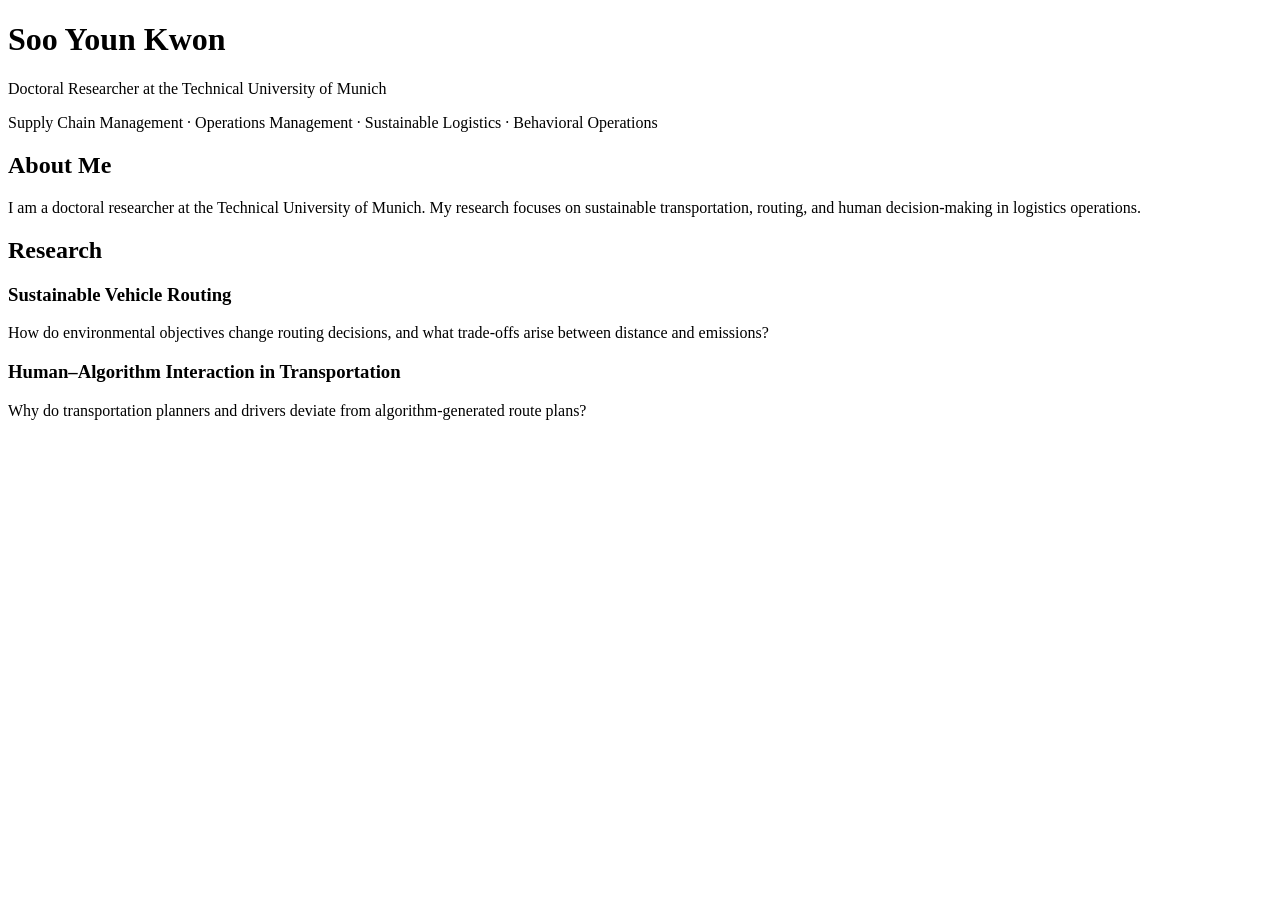
==== index.html @ b96ffade "Create index.html" ====
<!DOCTYPE html>
<html lang="en">

<head>
    <meta charset="UTF-8">
    <meta name="viewport" content="width=device-width, initial-scale=1.0">
    <title>Soo Youn Kwon</title>
</head>

<body>

    <h1>Soo Youn Kwon</h1>

    <p>
        Doctoral Researcher at the Technical University of Munich
    </p>

    <p>
        Supply Chain Management · Operations Management · Sustainable Logistics · Behavioral Operations

        </p>
    </div>

</section>

<section>

<h2>About Me</h2>

<p>
I am a doctoral researcher at the Technical University of Munich.
My research focuses on sustainable transportation, routing, and human decision-making in logistics operations.
</p>

</section>

<section>

<h2>Research</h2>

<h3>Sustainable Vehicle Routing</h3>

<p>
How do environmental objectives change routing decisions,
and what trade-offs arise between distance and emissions?
</p>

<h3>Human–Algorithm Interaction in Transportation</h3>

<p>
Why do transportation planners and drivers deviate from
algorithm-generated route plans?
</p>

</section>

</main>

</body>
</html>
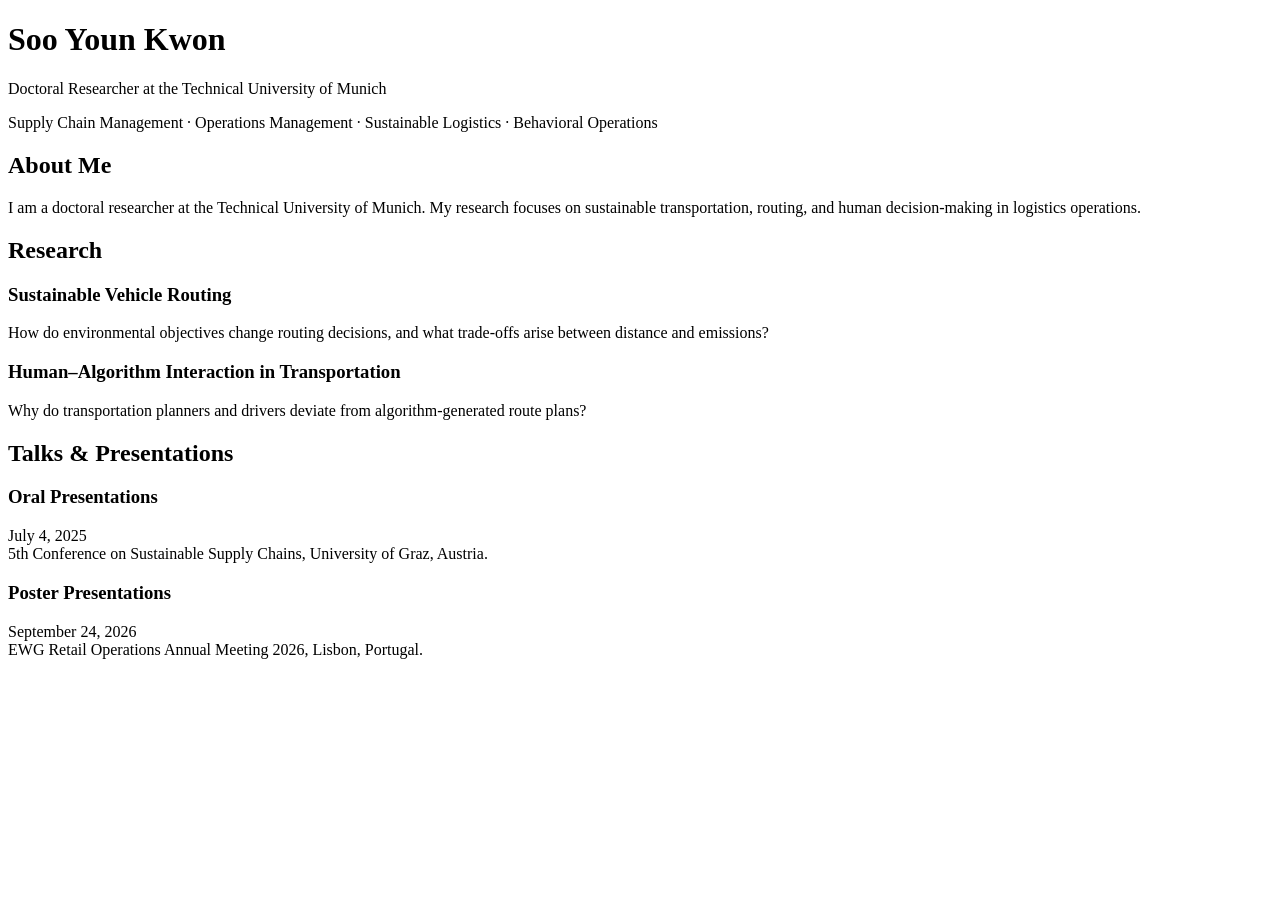
==== commit b1d7c9f2: "Update index.html" ====
--- a/index.html
+++ b/index.html
@@ -53,6 +53,30 @@
 </p>
 
 </section>
+    
+<section>
+
+    <section>
+
+    <h2>Talks & Presentations</h2>
+
+    <h3>Oral Presentations</h3>
+
+    <div class="talk">
+        <div class="talk-date">July 4, 2025</div>
+        <div class="talk-conference">5th Conference on Sustainable Supply Chains, University of Graz, Austria.</div>
+    </div>
+    
+    <h3>Poster Presentations</h3>
+
+    <div class="talk">
+        <div class="talk-date">September 24, 2026</div>
+        <div class="talk-conference">EWG Retail Operations Annual Meeting 2026, Lisbon, Portugal.</div>
+    </div>
+
+</section>
+    
+
 
 </main>
 
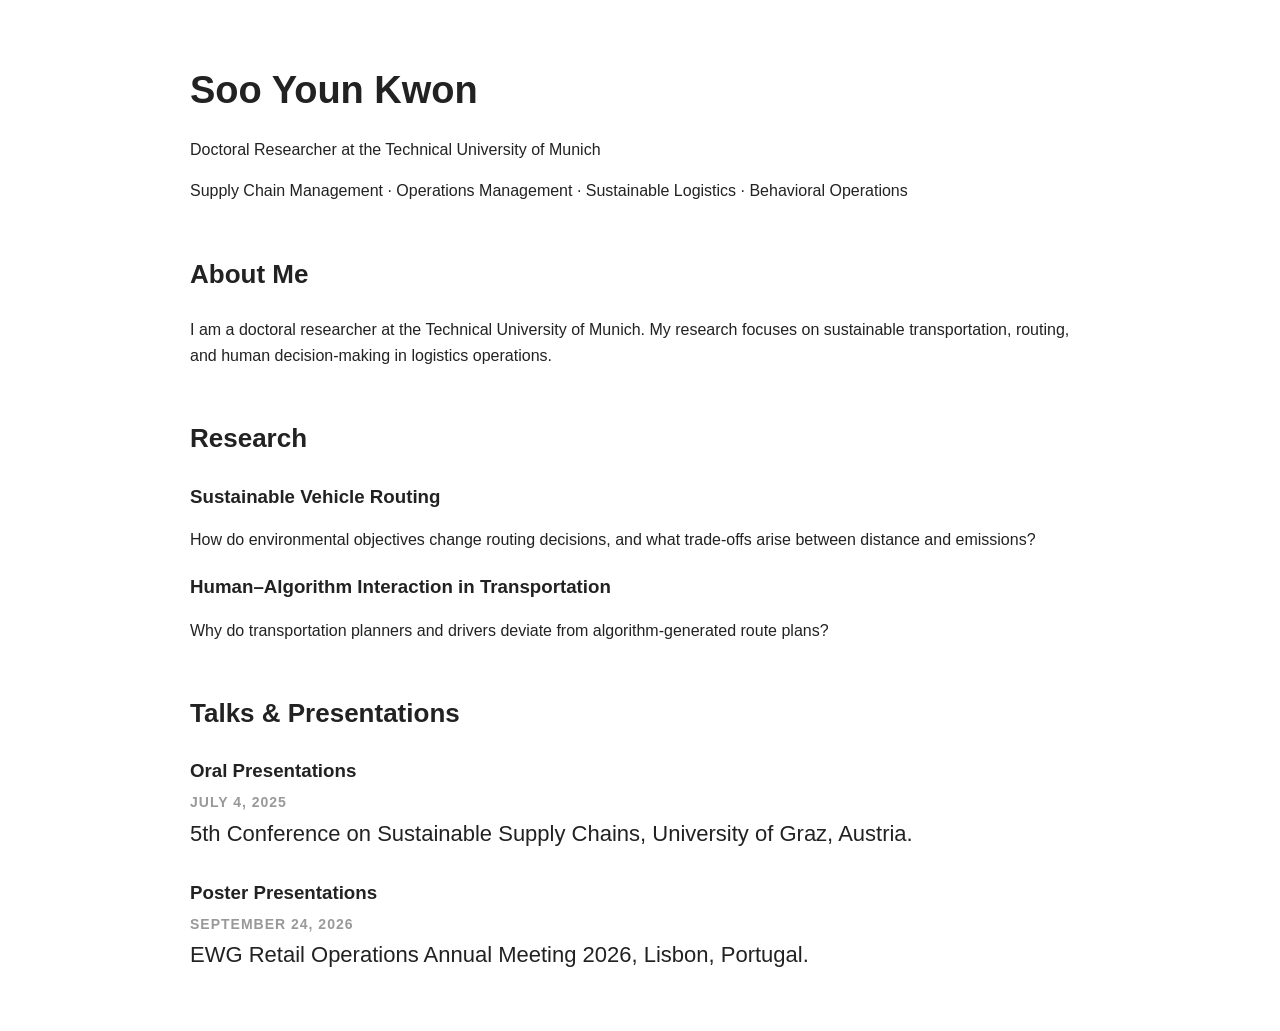
==== commit 963cd03c: "Update index.html" ====
--- a/index.html
+++ b/index.html
@@ -4,81 +4,92 @@
 <head>
     <meta charset="UTF-8">
     <meta name="viewport" content="width=device-width, initial-scale=1.0">
+
     <title>Soo Youn Kwon</title>
+
+    <link rel="stylesheet" href="style.css">
 </head>
 
 <body>
 
-    <h1>Soo Youn Kwon</h1>
-
-    <p>
-        Doctoral Researcher at the Technical University of Munich
-    </p>
-
-    <p>
-        Supply Chain Management · Operations Management · Sustainable Logistics · Behavioral Operations
-
-        </p>
-    </div>
-
-</section>
-
-<section>
-
-<h2>About Me</h2>
-
-<p>
-I am a doctoral researcher at the Technical University of Munich.
-My research focuses on sustainable transportation, routing, and human decision-making in logistics operations.
-</p>
-
-</section>
-
-<section>
-
-<h2>Research</h2>
-
-<h3>Sustainable Vehicle Routing</h3>
-
-<p>
-How do environmental objectives change routing decisions,
-and what trade-offs arise between distance and emissions?
-</p>
-
-<h3>Human–Algorithm Interaction in Transportation</h3>
-
-<p>
-Why do transportation planners and drivers deviate from
-algorithm-generated route plans?
-</p>
-
-</section>
-    
-<section>
+<main>
 
     <section>
 
-    <h2>Talks & Presentations</h2>
+        <h1>Soo Youn Kwon</h1>
 
-    <h3>Oral Presentations</h3>
+        <p>
+            Doctoral Researcher at the Technical University of Munich
+        </p>
 
-    <div class="talk">
-        <div class="talk-date">July 4, 2025</div>
-        <div class="talk-conference">5th Conference on Sustainable Supply Chains, University of Graz, Austria.</div>
-    </div>
-    
-    <h3>Poster Presentations</h3>
+        <p>
+            Supply Chain Management · Operations Management · Sustainable Logistics · Behavioral Operations
+        </p>
 
-    <div class="talk">
-        <div class="talk-date">September 24, 2026</div>
-        <div class="talk-conference">EWG Retail Operations Annual Meeting 2026, Lisbon, Portugal.</div>
-    </div>
+    </section>
 
-</section>
-    
 
+    <section>
+
+        <h2>About Me</h2>
+
+        <p>
+            I am a doctoral researcher at the Technical University of Munich.
+            My research focuses on sustainable transportation, routing, and
+            human decision-making in logistics operations.
+        </p>
+
+    </section>
+
+
+    <section>
+
+        <h2>Research</h2>
+
+        <h3>Sustainable Vehicle Routing</h3>
+
+        <p>
+            How do environmental objectives change routing decisions,
+            and what trade-offs arise between distance and emissions?
+        </p>
+
+        <h3>Human–Algorithm Interaction in Transportation</h3>
+
+        <p>
+            Why do transportation planners and drivers deviate from
+            algorithm-generated route plans?
+        </p>
+
+    </section>
+
+
+    <section>
+
+        <h2>Talks & Presentations</h2>
+
+        <h3>Oral Presentations</h3>
+
+        <div class="talk">
+            <div class="talk-date">July 4, 2025</div>
+            <div class="talk-conference">
+                5th Conference on Sustainable Supply Chains, University of Graz, Austria.
+            </div>
+        </div>
+
+
+        <h3>Poster Presentations</h3>
+
+        <div class="talk">
+            <div class="talk-date">September 24, 2026</div>
+            <div class="talk-conference">
+                EWG Retail Operations Annual Meeting 2026, Lisbon, Portugal.
+            </div>
+        </div>
+
+    </section>
 
 </main>
 
 </body>
+
 </html>
--- a/style.css
+++ b/style.css
@@ -0,0 +1,78 @@
+body {
+    font-family: Arial, Helvetica, sans-serif;
+    margin: 0;
+    color: #222;
+    line-height: 1.6;
+}
+
+nav {
+    max-width: 900px;
+    margin: 30px auto;
+    padding: 0 20px;
+}
+
+nav a {
+    margin-right: 25px;
+    text-decoration: none;
+    color: #444;
+}
+
+nav a:hover {
+    color: #000;
+}
+
+main {
+    max-width: 900px;
+    margin: 60px auto;
+    padding: 0 20px;
+}
+
+.profile {
+    display: flex;
+    gap: 40px;
+    align-items: center;
+    margin-bottom: 70px;
+}
+
+.profile-photo {
+    width: 190px;
+    height: 190px;
+    border-radius: 50%;
+    object-fit: cover;
+}
+
+h1 {
+    font-size: 38px;
+    margin-bottom: 10px;
+}
+
+h2 {
+    margin-top: 50px;
+    font-size: 26px;
+}
+
+h3 {
+    margin-bottom: 5px;
+}
+
+a {
+    color: #1f5a86;
+}
+
+.talk {
+    margin-bottom: 28px;
+}
+
+.talk-date {
+    font-size: 14px;
+    font-weight: 600;
+    letter-spacing: 1px;
+    text-transform: uppercase;
+    color: #999;
+    margin-bottom: 5px;
+}
+
+.talk-conference {
+    font-size: 22px;
+    line-height: 1.4;
+}
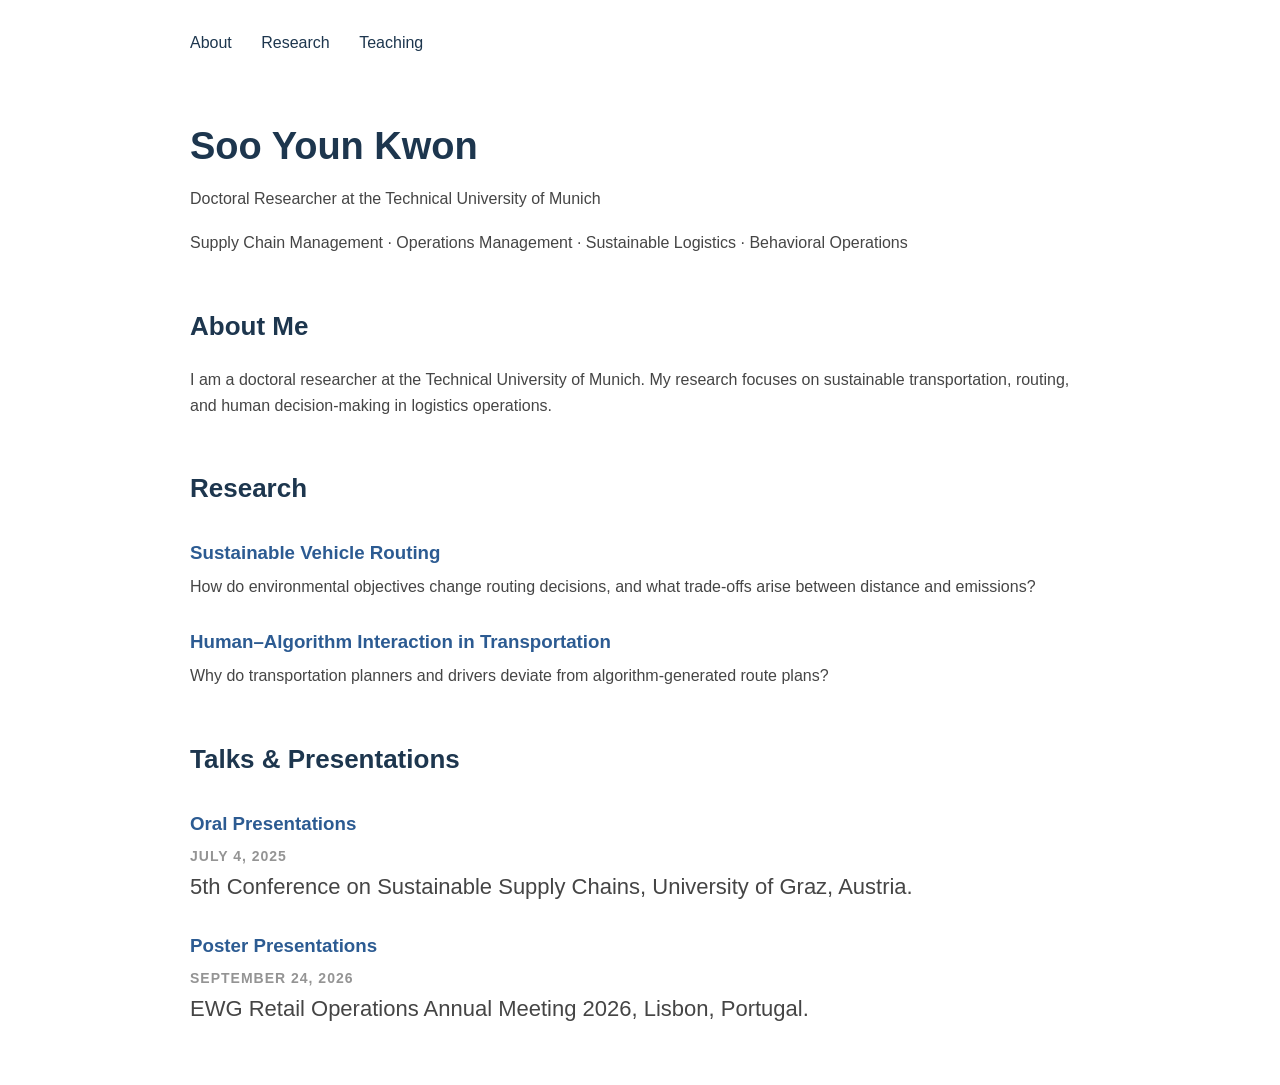
==== commit 3c287b6b: "Update index.html" ====
--- a/index.html
+++ b/index.html
@@ -11,7 +11,11 @@
 </head>
 
 <body>
-
+<nav>
+    <a href="index.html">About</a>
+    <a href="research.html">Research</a>
+    <a href="teaching.html">Teaching</a>
+</nav>
 <main>
 
     <section>
--- a/style.css
+++ b/style.css
@@ -1,9 +1,13 @@
 body {
     font-family: Arial, Helvetica, sans-serif;
     margin: 0;
-    color: #222;
+    color: #454545;
     line-height: 1.6;
+    background-color: #ffffff;
 }
+
+
+/* Navigation */
 
 nav {
     max-width: 900px;
@@ -14,18 +18,25 @@
 nav a {
     margin-right: 25px;
     text-decoration: none;
-    color: #444;
+    color: #1D364E;
+    font-weight: 500;
 }
 
 nav a:hover {
-    color: #000;
+    color: #3A75B3;
 }
+
+
+/* Main content */
 
 main {
     max-width: 900px;
     margin: 60px auto;
     padding: 0 20px;
 }
+
+
+/* Profile */
 
 .profile {
     display: flex;
@@ -41,23 +52,49 @@
     object-fit: cover;
 }
 
+
+/* Headings */
+
 h1 {
     font-size: 38px;
+    color: #1D364E;
     margin-bottom: 10px;
 }
 
 h2 {
     margin-top: 50px;
+    margin-bottom: 20px;
     font-size: 26px;
+    color: #1D364E;
 }
 
 h3 {
-    margin-bottom: 5px;
+    margin-top: 28px;
+    margin-bottom: 6px;
+    color: #2C5B92;
 }
 
+
+/* Paragraphs */
+
+p {
+    margin-top: 0;
+    margin-bottom: 18px;
+}
+
+
+/* Links */
+
 a {
-    color: #1f5a86;
+    color: #2C5B92;
 }
+
+a:hover {
+    color: #3A75B3;
+}
+
+
+/* Talks */
 
 .talk {
     margin-bottom: 28px;
@@ -68,11 +105,79 @@
     font-weight: 600;
     letter-spacing: 1px;
     text-transform: uppercase;
-    color: #999;
+    color: #949494;
     margin-bottom: 5px;
 }
 
 .talk-conference {
     font-size: 22px;
     line-height: 1.4;
+    color: #454545;
 }
+
+
+/* Teaching */
+
+.course {
+    display: grid;
+    grid-template-columns: 140px 1fr;
+    gap: 35px;
+    margin-bottom: 36px;
+    align-items: start;
+}
+
+.course-ects {
+    color: #949494;
+    font-size: 18px;
+    font-weight: 600;
+}
+
+.course-title {
+    font-size: 24px;
+    font-weight: 600;
+    color: #1D364E;
+    margin-bottom: 6px;
+}
+
+.course-semester {
+    font-size: 18px;
+    color: #2C5B92;
+}
+
+
+/* Responsive layout */
+
+@media (max-width: 700px) {
+
+    main {
+        margin: 40px auto;
+    }
+
+    .profile {
+        flex-direction: column;
+        align-items: flex-start;
+        gap: 20px;
+    }
+
+    .profile-photo {
+        width: 150px;
+        height: 150px;
+    }
+
+    .course {
+        grid-template-columns: 1fr;
+        gap: 4px;
+    }
+
+    .course-title {
+        font-size: 21px;
+    }
+
+    .course-semester {
+        font-size: 17px;
+    }
+
+    nav a {
+        margin-right: 15px;
+    }
+}
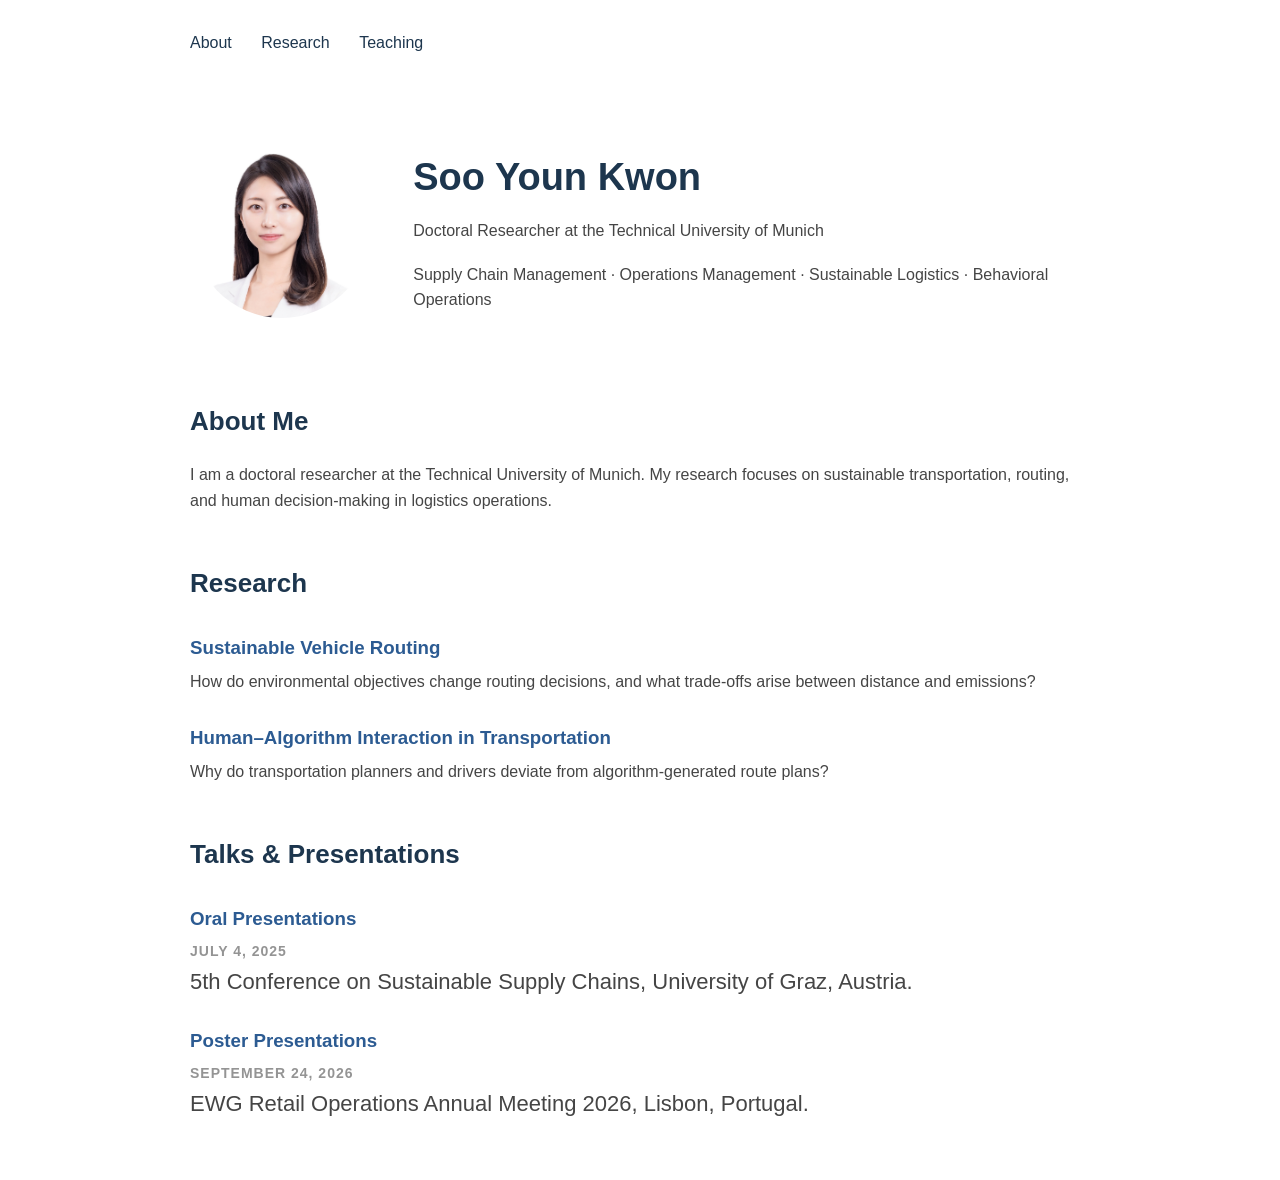
==== commit 4bb07fc2: "Update index.html" ====
--- a/index.html
+++ b/index.html
@@ -18,8 +18,11 @@
 </nav>
 <main>
 
-    <section>
+<section class="profile">
 
+    <img src="images/profile.jpg" alt="Soo Youn Kwon" class="profile-photo">
+
+    <div>
         <h1>Soo Youn Kwon</h1>
 
         <p>
@@ -29,8 +32,9 @@
         <p>
             Supply Chain Management · Operations Management · Sustainable Logistics · Behavioral Operations
         </p>
+    </div>
 
-    </section>
+</section>
 
 
     <section>
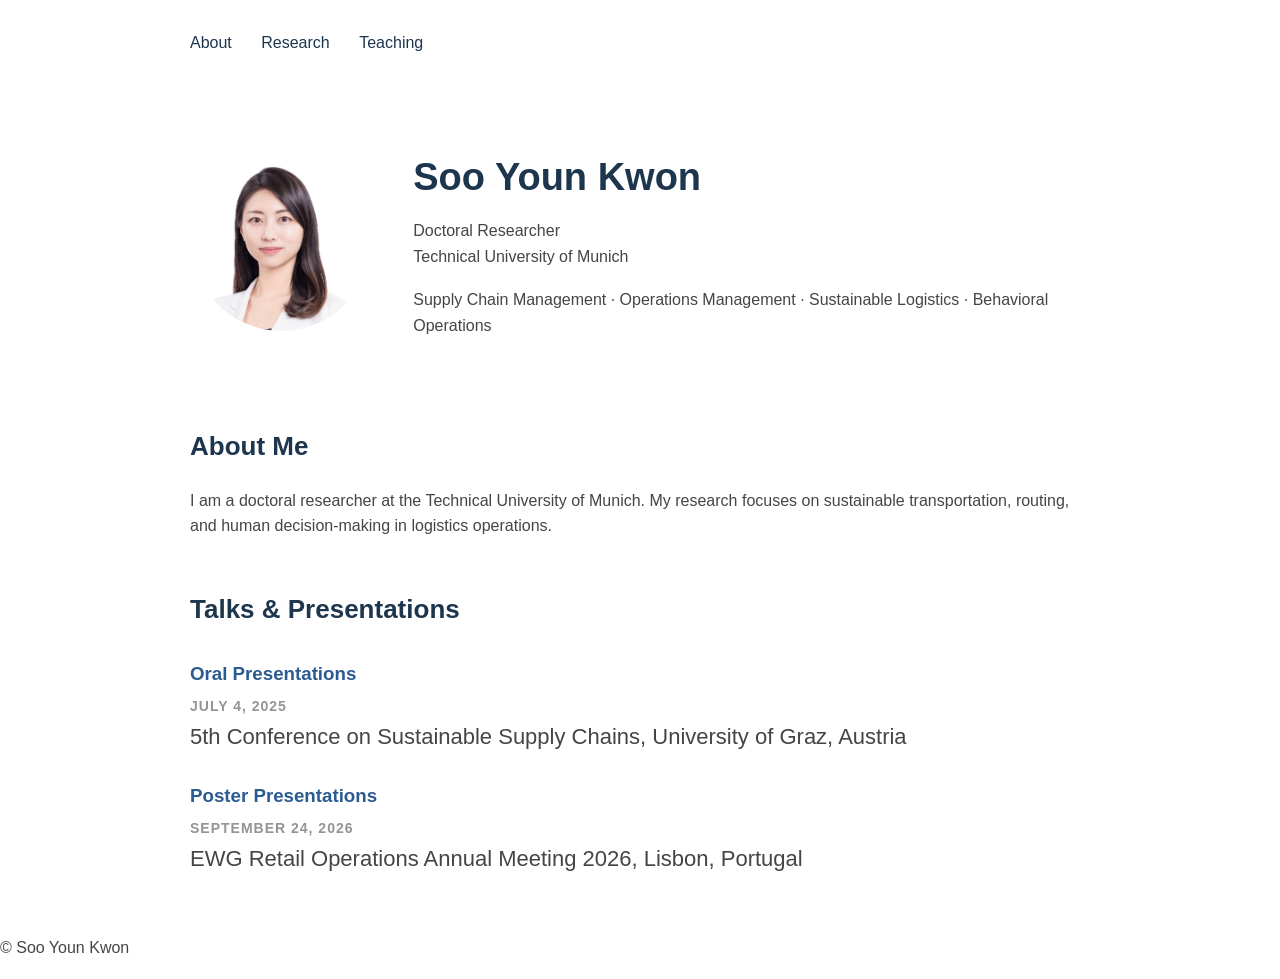
==== commit e7257314: "Update index.html" ====
--- a/index.html
+++ b/index.html
@@ -11,30 +11,40 @@
 </head>
 
 <body>
-<nav>
+
+<nav class="site-nav">
     <a href="index.html">About</a>
     <a href="research.html">Research</a>
     <a href="teaching.html">Teaching</a>
 </nav>
+
 <main>
 
-<section class="profile">
+    <section class="profile">
 
-    <img src="images/profile.jpg" alt="Soo Youn Kwon" class="profile-photo">
+        <img
+            src="images/profile.jpg"
+            alt="Soo Youn Kwon"
+            class="profile-photo"
+        >
 
-    <div>
-        <h1>Soo Youn Kwon</h1>
+        <div class="profile-info">
 
-        <p>
-            Doctoral Researcher at the Technical University of Munich
-        </p>
+            <h1>Soo Youn Kwon</h1>
 
-        <p>
-            Supply Chain Management · Operations Management · Sustainable Logistics · Behavioral Operations
-        </p>
-    </div>
+            <p class="position">
+                Doctoral Researcher<br>
+                Technical University of Munich
+            </p>
 
-</section>
+            <p class="research-fields">
+                Supply Chain Management · Operations Management ·
+                Sustainable Logistics · Behavioral Operations
+            </p>
+
+        </div>
+
+    </section>
 
 
     <section>
@@ -43,8 +53,8 @@
 
         <p>
             I am a doctoral researcher at the Technical University of Munich.
-            My research focuses on sustainable transportation, routing, and
-            human decision-making in logistics operations.
+            My research focuses on sustainable transportation, routing,
+            and human decision-making in logistics operations.
         </p>
 
     </section>
@@ -52,45 +62,26 @@
 
     <section>
 
-        <h2>Research</h2>
+        <h2>Talks &amp; Presentations</h2>
 
-        <h3>Sustainable Vehicle Routing</h3>
-
-        <p>
-            How do environmental objectives change routing decisions,
-            and what trade-offs arise between distance and emissions?
-        </p>
-
-        <h3>Human–Algorithm Interaction in Transportation</h3>
-
-        <p>
-            Why do transportation planners and drivers deviate from
-            algorithm-generated route plans?
-        </p>
-
-    </section>
-
-
-    <section>
-
-        <h2>Talks & Presentations</h2>
-
-        <h3>Oral Presentations</h3>
+        <h3 class="section-label">Oral Presentations</h3>
 
         <div class="talk">
             <div class="talk-date">July 4, 2025</div>
             <div class="talk-conference">
-                5th Conference on Sustainable Supply Chains, University of Graz, Austria.
+                5th Conference on Sustainable Supply Chains,
+                University of Graz, Austria
             </div>
         </div>
 
 
-        <h3>Poster Presentations</h3>
+        <h3 class="section-label">Poster Presentations</h3>
 
         <div class="talk">
             <div class="talk-date">September 24, 2026</div>
             <div class="talk-conference">
-                EWG Retail Operations Annual Meeting 2026, Lisbon, Portugal.
+                EWG Retail Operations Annual Meeting 2026,
+                Lisbon, Portugal
             </div>
         </div>
 
@@ -98,6 +89,10 @@
 
 </main>
 
+<footer>
+    <p>© Soo Youn Kwon</p>
+</footer>
+
 </body>
 
 </html>
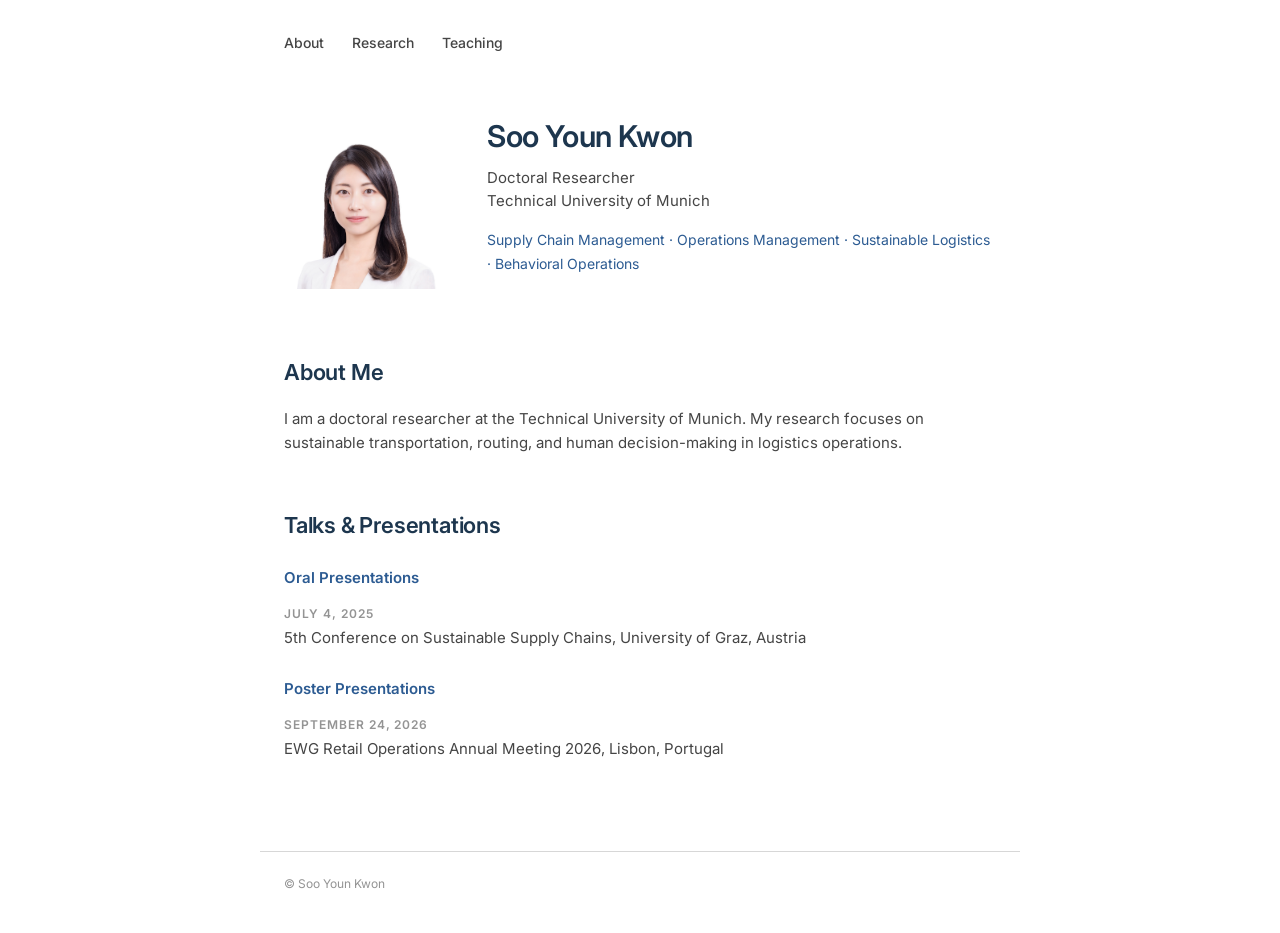
==== commit 76736c9c: "Update index.html" ====
--- a/index.html
+++ b/index.html
@@ -6,7 +6,9 @@
     <meta name="viewport" content="width=device-width, initial-scale=1.0">
 
     <title>Soo Youn Kwon</title>
-
+<link rel="preconnect" href="https://fonts.googleapis.com">
+<link rel="preconnect" href="https://fonts.gstatic.com" crossorigin>
+<link href="https://fonts.googleapis.com/css2?family=Inter:wght@400;500;600&display=swap" rel="stylesheet">
     <link rel="stylesheet" href="style.css">
 </head>
 
--- a/style.css
+++ b/style.css
@@ -1,162 +1,353 @@
+/* =========================================
+   Color palette
+   ========================================= */
+
+:root {
+    --navy: #1D364E;
+    --dark-blue: #2C5B92;
+    --medium-blue: #3A75B3;
+    --light-blue: #6CA5D1;
+    --pale-blue: #A9CDE9;
+
+    --dark-gray: #454545;
+    --medium-gray: #949494;
+    --light-gray: #D7D7D7;
+
+    --yellow-green: #A2B03D;
+    --orange: #DD7C3F;
+    --cream: #EAE6D7;
+}
+
+
+/* =========================================
+   General
+   ========================================= */
+
+* {
+    box-sizing: border-box;
+}
+
+html {
+    scroll-behavior: smooth;
+}
+
 body {
-    font-family: Arial, Helvetica, sans-serif;
     margin: 0;
-    color: #454545;
+
+    font-family: "Inter", sans-serif;
+    font-size: 15px;
     line-height: 1.6;
+
+    color: var(--dark-gray);
     background-color: #ffffff;
-}
-
-
-/* Navigation */
-
-nav {
-    max-width: 900px;
-    margin: 30px auto;
-    padding: 0 20px;
-}
-
-nav a {
-    margin-right: 25px;
+
+    -webkit-font-smoothing: antialiased;
+}
+
+
+/* =========================================
+   Navigation
+   ========================================= */
+
+.site-nav {
+    max-width: 760px;
+
+    margin: 32px auto 0;
+    padding: 0 24px;
+
+    display: flex;
+    gap: 28px;
+}
+
+.site-nav a {
+    color: var(--dark-gray);
+
     text-decoration: none;
-    color: #1D364E;
+
+    font-size: 14px;
     font-weight: 500;
 }
 
-nav a:hover {
-    color: #3A75B3;
-}
-
-
-/* Main content */
+.site-nav a:hover {
+    color: var(--medium-blue);
+}
+
+
+/* =========================================
+   Main layout
+   ========================================= */
 
 main {
-    max-width: 900px;
-    margin: 60px auto;
-    padding: 0 20px;
-}
-
-
-/* Profile */
+    max-width: 760px;
+
+    margin: 64px auto 90px;
+    padding: 0 24px;
+}
+
+section {
+    margin-bottom: 56px;
+}
+
+
+/* =========================================
+   Typography
+   ========================================= */
+
+h1,
+h2,
+h3 {
+    font-family: "Inter", sans-serif;
+    color: var(--navy);
+}
+
+h1 {
+    margin: 0 0 14px;
+
+    font-size: 30px;
+    line-height: 1.25;
+    font-weight: 600;
+
+    letter-spacing: -0.4px;
+}
+
+h2 {
+    margin: 0 0 20px;
+
+    font-size: 22px;
+    line-height: 1.3;
+    font-weight: 600;
+
+    letter-spacing: -0.2px;
+}
+
+h3 {
+    margin: 0 0 7px;
+
+    font-size: 16px;
+    line-height: 1.4;
+    font-weight: 600;
+}
+
+p {
+    margin: 0 0 18px;
+}
+
+
+/* =========================================
+   Links
+   ========================================= */
+
+a {
+    color: var(--dark-blue);
+}
+
+a:hover {
+    color: var(--medium-blue);
+}
+
+
+/* =========================================
+   Profile
+   ========================================= */
 
 .profile {
-    display: flex;
-    gap: 40px;
+    display: grid;
+    grid-template-columns: 165px 1fr;
+
+    gap: 38px;
+
     align-items: center;
-    margin-bottom: 70px;
+
+    margin-bottom: 64px;
 }
 
 .profile-photo {
-    width: 190px;
-    height: 190px;
-    border-radius: 50%;
+    width: 165px;
+    height: 165px;
+
     object-fit: cover;
-}
-
-
-/* Headings */
-
-h1 {
-    font-size: 38px;
-    color: #1D364E;
+
+    border-radius: 4px;
+}
+
+.profile-info h1 {
     margin-bottom: 10px;
 }
 
-h2 {
-    margin-top: 50px;
-    margin-bottom: 20px;
-    font-size: 26px;
-    color: #1D364E;
-}
-
-h3 {
+.position {
+    margin-bottom: 16px;
+
+    font-size: 15px;
+    line-height: 1.55;
+
+    color: var(--dark-gray);
+}
+
+.research-fields {
+    font-size: 14px;
+    line-height: 1.7;
+
+    color: var(--dark-blue);
+}
+
+
+/* =========================================
+   Talks
+   ========================================= */
+
+.section-label {
     margin-top: 28px;
+    margin-bottom: 16px;
+
+    font-size: 15px;
+    font-weight: 600;
+
+    color: var(--dark-blue);
+}
+
+.talk {
+    margin-bottom: 26px;
+}
+
+.talk-date {
+    margin-bottom: 4px;
+
+    font-size: 12px;
+    font-weight: 600;
+
+    letter-spacing: 0.08em;
+    text-transform: uppercase;
+
+    color: var(--medium-gray);
+}
+
+.talk-conference {
+    font-size: 15px;
+    line-height: 1.5;
+
+    color: var(--dark-gray);
+}
+
+
+/* =========================================
+   Research
+   ========================================= */
+
+.research-item {
+    margin-bottom: 34px;
+}
+
+.research-item h3 {
     margin-bottom: 6px;
-    color: #2C5B92;
-}
-
-
-/* Paragraphs */
-
-p {
-    margin-top: 0;
-    margin-bottom: 18px;
-}
-
-
-/* Links */
-
-a {
-    color: #2C5B92;
-}
-
-a:hover {
-    color: #3A75B3;
-}
-
-
-/* Talks */
-
-.talk {
-    margin-bottom: 28px;
-}
-
-.talk-date {
-    font-size: 14px;
-    font-weight: 600;
-    letter-spacing: 1px;
-    text-transform: uppercase;
-    color: #949494;
-    margin-bottom: 5px;
-}
-
-.talk-conference {
-    font-size: 22px;
-    line-height: 1.4;
-    color: #454545;
-}
-
-
-/* Teaching */
+}
+
+.authors {
+    margin-bottom: 8px;
+
+    font-size: 13px;
+
+    color: var(--medium-gray);
+}
+
+.project-meta {
+    font-size: 13px;
+
+    color: var(--medium-gray);
+}
+
+
+/* =========================================
+   Teaching
+   ========================================= */
 
 .course {
     display: grid;
-    grid-template-columns: 140px 1fr;
-    gap: 35px;
-    margin-bottom: 36px;
-    align-items: start;
+
+    grid-template-columns: 90px 1fr;
+
+    column-gap: 26px;
+
+    margin-bottom: 32px;
 }
 
 .course-ects {
-    color: #949494;
-    font-size: 18px;
-    font-weight: 600;
+    padding-top: 3px;
+
+    font-size: 13px;
+    font-weight: 500;
+
+    color: var(--medium-gray);
 }
 
 .course-title {
-    font-size: 24px;
-    font-weight: 600;
-    color: #1D364E;
-    margin-bottom: 6px;
+    margin-bottom: 4px;
+
+    font-size: 16px;
+    line-height: 1.45;
+    font-weight: 500;
+
+    color: var(--navy);
 }
 
 .course-semester {
-    font-size: 18px;
-    color: #2C5B92;
-}
-
-
-/* Responsive layout */
+    font-size: 13px;
+
+    color: var(--dark-blue);
+}
+
+
+/* =========================================
+   Footer
+   ========================================= */
+
+footer {
+    max-width: 760px;
+
+    margin: 0 auto;
+    padding: 22px 24px 40px;
+
+    border-top: 1px solid var(--light-gray);
+}
+
+footer p {
+    margin: 0;
+
+    font-size: 12px;
+
+    color: var(--medium-gray);
+}
+
+
+/* =========================================
+   Mobile
+   ========================================= */
 
 @media (max-width: 700px) {
 
+    .site-nav {
+        gap: 20px;
+
+        margin-top: 24px;
+
+        overflow-x: auto;
+    }
+
     main {
-        margin: 40px auto;
+        margin-top: 48px;
+    }
+
+    h1 {
+        font-size: 28px;
+    }
+
+    h2 {
+        font-size: 20px;
     }
 
     .profile {
-        flex-direction: column;
-        align-items: flex-start;
-        gap: 20px;
+        grid-template-columns: 1fr;
+
+        gap: 24px;
     }
 
     .profile-photo {
@@ -166,18 +357,11 @@
 
     .course {
         grid-template-columns: 1fr;
-        gap: 4px;
-    }
-
-    .course-title {
-        font-size: 21px;
-    }
-
-    .course-semester {
-        font-size: 17px;
-    }
-
-    nav a {
-        margin-right: 15px;
-    }
-}
+
+        row-gap: 3px;
+    }
+
+    .course-ects {
+        padding-top: 0;
+    }
+}
